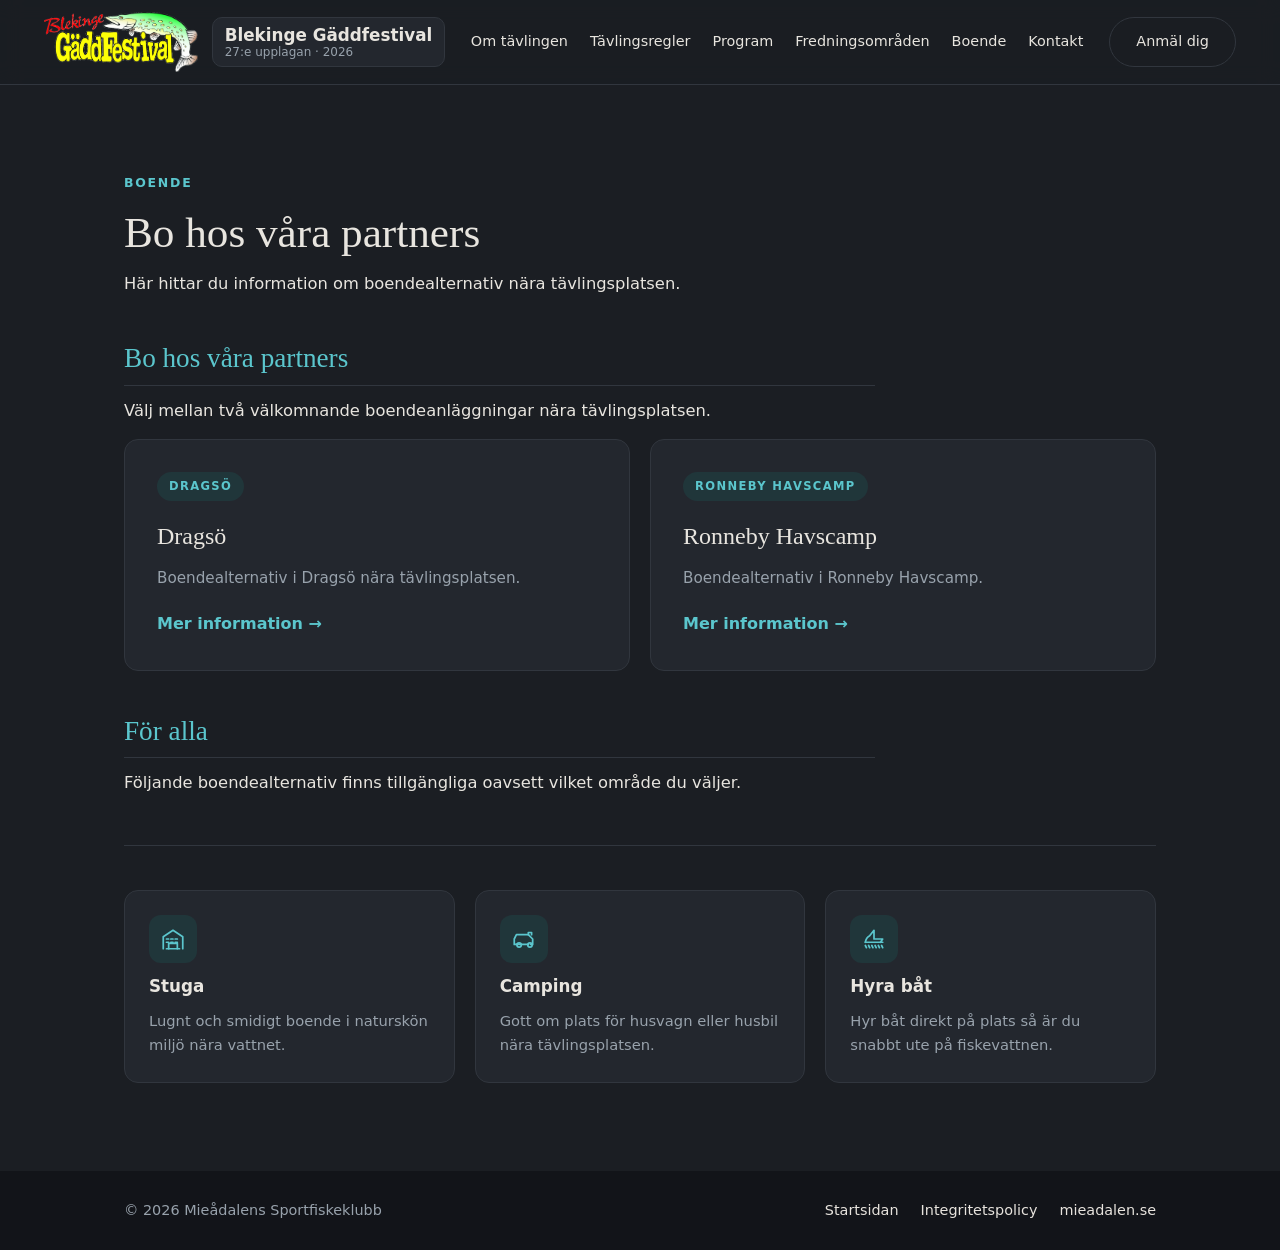
==== boende.html @ ad327f23 "added boende" ====
<!doctype html>
<html lang="sv">

<head>
    <meta charset="utf-8">
    <meta name="viewport" content="width=device-width, initial-scale=1">
    <title>Boende | Blekinge Gäddfestival 2026</title>
    <meta name="description"
        content="Boendealternativ nära tävlingsplatsen för Blekinge Gäddfestival 2026 – Dragsö, Ronneby Havscamp, stuga, camping och båthyra.">
    <link rel="stylesheet" href="css/styles.css">
    <link rel="icon" type="image/png" href="img/gaeddfestival.png">
</head>

<body>

    <header class="site-header" id="top">
        <div class="container header-inner">
            <a class="brand" href="index.html">
                <img src="img/gaeddfestival.png" alt="Blekinge Gäddfestival" class="logo">
                <span class="brand-text">Blekinge Gäddfestival<small>27:e upplagan · 2026</small></span>
            </a>
            <nav class="nav" id="nav">
                <a href="index.html#om">Om tävlingen</a>
                <a href="index.html#regler">Tävlingsregler</a>
                <a href="index.html#program">Program</a>
                <a href="fredningsomraden.html">Fredningsområden</a>
                <a href="boende.html">Boende</a>
                <a href="index.html#kontakt">Kontakt</a>
                <a href="index.html#anmalan" class="btn btn-ghost">Anmäl dig</a>
            </nav>
            <button class="nav-toggle" id="nav-toggle" aria-label="Meny" aria-expanded="false" aria-controls="nav">
                <span></span><span></span><span></span>
            </button>
        </div>
    </header>

    <main>
        <section class="section">
            <div class="container">
                <p class="eyebrow">Boende</p>
                <h1 class="doc-heading">Bo hos våra partners</h1>
                <div class="doc">
                    <p>Här hittar du information om boendealternativ nära tävlingsplatsen.</p>
                    <h2>Bo hos våra partners</h2>
                    <p>Välj mellan två välkomnande boendeanläggningar nära tävlingsplatsen.</p>
                </div>

                <div class="signup-grid boende-sites">
                    <a class="signup-card" href="https://www.dragso.se/" target="_blank" rel="noopener">
                        <span class="signup-tag">Dragsö</span>
                        <h3>Dragsö</h3>
                        <p>Boendealternativ i Dragsö nära tävlingsplatsen.</p>
                        <span class="link-arrow">Mer information →</span>
                    </a>
                    <a class="signup-card" href="https://www.ronnebyhavscamping.se/" target="_blank" rel="noopener">
                        <span class="signup-tag">Ronneby Havscamp</span>
                        <h3>Ronneby Havscamp</h3>
                        <p>Boendealternativ i Ronneby Havscamp.</p>
                        <span class="link-arrow">Mer information →</span>
                    </a>
                </div>

                <div class="doc">
                    <h2>För alla</h2>
                    <p>Följande boendealternativ finns tillgängliga oavsett vilket område du väljer.</p>
                </div>

                <div class="feature-grid boende-features">
                    <article class="feature">
                        <span class="feature-icon">
                            <svg viewBox="0 0 24 24" fill="none" stroke="currentColor" stroke-width="1.6"
                                stroke-linecap="round" stroke-linejoin="round" aria-hidden="true">
                                <path d="M3 21V10l9-6 9 6v11" />
                                <path d="M8 21v-5h8v5" />
                                <path d="M6 21h12" />
                                <path d="M6 12h2M10 12h2M14 12h2M6 15h2M10 15h2M14 15h2" />
                            </svg>
                        </span>
                        <h3>Stuga</h3>
                        <p>Lugnt och smidigt boende i naturskön miljö nära vattnet.</p>
                    </article>
                    <article class="feature">
                        <span class="feature-icon">
                            <svg viewBox="0 0 24 24" fill="none" stroke="currentColor" stroke-width="1.6"
                                stroke-linecap="round" stroke-linejoin="round" aria-hidden="true">
                                <path d="M5 17H3v-5l2-4h11l4 4v5h-2" />
                                <path d="M5 17h11" />
                                <circle cx="7.5" cy="17.5" r="2" />
                                <circle cx="17.5" cy="17.5" r="2" />
                                <path d="M16 8V6h3v2" />
                            </svg>
                        </span>
                        <h3>Camping</h3>
                        <p>Gott om plats för husvagn eller husbil nära tävlingsplatsen.</p>
                    </article>
                    <article class="feature">
                        <span class="feature-icon">
                            <svg viewBox="0 0 24 24" fill="none" stroke="currentColor" stroke-width="1.6"
                                stroke-linecap="round" stroke-linejoin="round" aria-hidden="true">
                                <path d="M4 15h16" />
                                <path d="M4 15c.5-3 2-5 4-6l4-5v8h8l-2 3" />
                                <path d="M4 18l1 2M7 18l1 2M10 18l1 2M13 18l1 2M16 18l1 2M19 18l1 2" />
                            </svg>
                        </span>
                        <h3>Hyra båt</h3>
                        <p>Hyr båt direkt på plats så är du snabbt ute på fiskevattnen.</p>
                    </article>
                </div>
            </div>
        </section>

    </main>

    <footer class="site-footer">
        <div class="container footer-inner">
            <p>© 2026 Mieådalens Sportfiskeklubb</p>
            <p class="footer-links">
                <a href="index.html">Startsidan</a>
                <a href="policy.html">Integritetspolicy</a>
                <a href="https://www.mieadalen.se" target="_blank" rel="noopener">mieadalen.se</a>
            </p>
        </div>
    </footer>

    <script src="js/site.js"></script>
</body>

</html>
---- css/styles.css ----
:root {
  --bg: #1b1e23;
  --surface: #23272e;
  --ink: #e8e5df;
  --muted: #98a2ac;
  --line: #31363e;
  --accent: #5bc6cd;
  --accent-dark: #3fa0a6;
  --accent-soft: #20363a;
  --serif: Georgia, "Iowan Old Style", "Times New Roman", serif;
  --sans: system-ui, -apple-system, "Segoe UI", Roboto, sans-serif;
  --radius: 14px;
}

* {
  box-sizing: border-box;
}

html {
  scroll-behavior: smooth;
}

body {
  margin: 0;
  font-family: var(--sans);
  color: var(--ink);
  background: var(--bg);
  line-height: 1.65;
  -webkit-font-smoothing: antialiased;
}

img {
  max-width: 100%;
  display: block;
}

a {
  color: var(--accent);
  text-decoration: none;
}

a:hover {
  text-decoration: underline;
}

.container {
  max-width: 1080px;
  margin: 0 auto;
  padding: 0 24px;
}

/* ---------- Header ---------- */

.site-header {
  position: sticky;
  top: 0;
  z-index: 50;
  background: rgba(27, 30, 35, 0.85);
  backdrop-filter: blur(10px);
  border-bottom: 1px solid var(--line);
}

.site-header .container {
  max-width: 1240px;
}

.header-inner {
  display: flex;
  align-items: center;
  justify-content: space-between;
  gap: 24px;
  padding-top: 12px;
  padding-bottom: 12px;
}

.brand {
  display: flex;
  align-items: center;
  gap: 14px;
  color: var(--ink);
  min-width: 0;
}

.brand:hover {
  text-decoration: none;
}

.logo {
  height: 60px;
  width: auto;
  flex-shrink: 0;
  aspect-ratio: 817 / 319;
}

.brand-text {
  font-weight: 700;
  font-size: 1.05rem;
  line-height: 1.2;
  white-space: nowrap;
  border: 1px solid var(--line);
  border-radius: 10px;
  background: var(--surface);
  padding: 7px 12px;
}

.brand-text small {
  display: block;
  font-weight: 400;
  font-size: 0.75rem;
  color: var(--muted);
}

.nav {
  display: flex;
  align-items: center;
  gap: 22px;
}

.nav a {
  color: var(--ink);
  font-size: 0.9rem;
  font-weight: 500;
  white-space: nowrap;
}

.nav a:hover {
  color: var(--accent);
  text-decoration: none;
}

.nav .btn-ghost {
  margin-left: 4px;
}

.nav-toggle {
  display: none;
  flex-direction: column;
  justify-content: center;
  gap: 5px;
  width: 42px;
  height: 42px;
  padding: 10px;
  background: none;
  border: 1px solid var(--line);
  border-radius: 10px;
  cursor: pointer;
}

.nav-toggle span {
  display: block;
  height: 2px;
  background: var(--ink);
  border-radius: 2px;
  transition: transform 0.2s ease, opacity 0.2s ease;
}

.nav-toggle[aria-expanded="true"] span:nth-child(1) {
  transform: translateY(7px) rotate(45deg);
}

.nav-toggle[aria-expanded="true"] span:nth-child(2) {
  opacity: 0;
}

.nav-toggle[aria-expanded="true"] span:nth-child(3) {
  transform: translateY(-7px) rotate(-45deg);
}

/* ---------- Buttons ---------- */

.btn {
  display: inline-block;
  background: #e8e5df;
  color: #171a1e;
  border: 1px solid #e8e5df;
  border-radius: 999px;
  padding: 12px 26px;
  font-size: 0.95rem;
  font-weight: 600;
  cursor: pointer;
  transition: background 0.2s ease, color 0.2s ease, transform 0.2s ease;
}

.btn:hover {
  background: var(--accent);
  border-color: var(--accent);
  color: #0d2628;
  text-decoration: none;
  transform: translateY(-1px);
}

.btn-ghost {
  background: transparent;
  color: var(--ink);
  border-color: var(--line);
}

.btn-ghost:hover {
  background: var(--ink);
  color: var(--bg);
}

/* ---------- Hero ---------- */

.hero {
  padding: 72px 0 56px;
}

.hero-grid {
  display: grid;
  grid-template-columns: 1.05fr 0.95fr;
  gap: 56px;
  align-items: center;
}

.eyebrow {
  margin: 0 0 14px;
  font-size: 0.78rem;
  font-weight: 700;
  letter-spacing: 0.14em;
  text-transform: uppercase;
  color: var(--accent);
}

.hero h1 {
  margin: 0 0 20px;
  font-family: var(--serif);
  font-weight: 400;
  font-size: clamp(2.6rem, 6vw, 4.4rem);
  line-height: 1.05;
  letter-spacing: -0.01em;
}

.hero h1 em {
  font-style: italic;
  color: var(--accent);
}

.lede {
  margin: 0 0 28px;
  font-size: 1.15rem;
  color: var(--muted);
  max-width: 34em;
}

.hero-actions {
  display: flex;
  gap: 14px;
  flex-wrap: wrap;
  margin-bottom: 22px;
}

.hero-note {
  margin: 0;
  font-size: 0.9rem;
  color: var(--muted);
}

.hero-figure {
  margin: 0;
}

.hero-figure img {
  width: 100%;
  aspect-ratio: 4 / 3;
  object-fit: cover;
  border-radius: var(--radius);
  box-shadow: 0 24px 48px -24px rgba(26, 25, 23, 0.35);
}

.hero-figure figcaption {
  margin-top: 10px;
  font-size: 0.82rem;
  color: var(--muted);
  text-align: right;
}

/* ---------- Stats ---------- */

.stats {
  border-top: 1px solid var(--line);
  border-bottom: 1px solid var(--line);
  background: var(--surface);
}

.stats-grid {
  display: grid;
  grid-template-columns: repeat(4, 1fr);
}

.stat {
  padding: 28px 24px;
  border-left: 1px solid var(--line);
  display: flex;
  flex-direction: column;
  gap: 4px;
}

.stat:first-child {
  border-left: none;
}

.stat-num {
  font-family: var(--serif);
  font-size: 2rem;
  line-height: 1;
  color: var(--ink);
}

.stat-label {
  font-size: 0.85rem;
  color: var(--muted);
}

/* ---------- Sections ---------- */

.section {
  padding: 88px 0;
}

.section-alt {
  background: var(--surface);
  border-top: 1px solid var(--line);
  border-bottom: 1px solid var(--line);
}

.section h2 {
  margin: 0 0 16px;
  font-family: var(--serif);
  font-weight: 400;
  font-size: clamp(1.9rem, 4vw, 2.7rem);
  line-height: 1.15;
}

.section-intro {
  margin: 0 0 36px;
  font-size: 1.05rem;
  color: var(--muted);
  max-width: 46em;
}

.prose {
  max-width: 46em;
  color: var(--ink);
  font-size: 1.05rem;
  margin-bottom: 40px;
}

.prose p {
  margin: 0 0 16px;
}

/* ---------- Feature grid ---------- */

.feature-grid {
  display: grid;
  grid-template-columns: repeat(4, 1fr);
  gap: 20px;
}

.feature {
  border: 1px solid var(--line);
  background: var(--surface);
  border-radius: var(--radius);
  padding: 24px;
  transition: transform 0.2s ease, box-shadow 0.2s ease;
}

.feature:hover {
  transform: translateY(-3px);
  box-shadow: 0 16px 32px -20px rgba(26, 25, 23, 0.3);
}

.feature-num {
  font-family: var(--serif);
  font-style: italic;
  color: var(--accent);
  font-size: 0.95rem;
}

.feature-icon {
  display: inline-flex;
  align-items: center;
  justify-content: center;
  width: 48px;
  height: 48px;
  border-radius: 12px;
  background: var(--accent-soft);
  color: var(--accent);
}

.feature-icon svg {
  width: 26px;
  height: 26px;
}

.feature h3 {
  margin: 10px 0 8px;
  font-size: 1.05rem;
}

.feature p {
  margin: 0;
  font-size: 0.92rem;
  color: var(--muted);
}

/* ---------- Rules ---------- */

.rule-grid {
  display: grid;
  grid-template-columns: repeat(3, 1fr);
  gap: 20px;
}

.rule-card {
  border: 1px solid var(--line);
  background: var(--bg);
  border-radius: var(--radius);
  padding: 28px;
}

.rule-card h3 {
  margin: 0 0 14px;
  font-family: var(--serif);
  font-weight: 400;
  font-size: 1.35rem;
}

.rule-card ul {
  margin: 0;
  padding: 0;
  list-style: none;
}

.rule-card li {
  padding: 8px 0 8px 24px;
  position: relative;
  font-size: 0.95rem;
  border-bottom: 1px solid var(--line);
}

.rule-card li:last-child {
  border-bottom: none;
}

.rule-card li::before {
  content: "";
  position: absolute;
  left: 0;
  top: 17px;
  width: 8px;
  height: 8px;
  border-radius: 50%;
  background: var(--accent);
}

.rule-card li strong {
  font-weight: 700;
}

/* ---------- Map figure ---------- */

.map-figure {
  margin: 0 0 28px;
  border: 1px solid var(--line);
  border-radius: var(--radius);
  overflow: hidden;
  box-shadow: 0 24px 48px -24px rgba(26, 25, 23, 0.35);
}

.map-figure img {
  width: 100%;
  display: block;
}

.map-figure figcaption {
  padding: 12px 18px;
  font-size: 0.82rem;
  color: var(--muted);
  text-align: right;
  background: var(--surface);
}

/* ---------- Rules document ---------- */

.doc-heading {
  margin: 0 0 14px;
  font-family: var(--serif);
  font-weight: 400;
  font-size: clamp(1.9rem, 4vw, 2.7rem);
  line-height: 1.15;
}

.doc {
  max-width: 46em;
  font-size: 1.02rem;
}

.doc .updated {
  color: var(--muted);
  font-size: 0.85rem;
  font-style: italic;
  margin-bottom: 8px;
}

.doc hr {
  border: none;
  border-top: 1px solid var(--line);
  margin: 28px 0 36px;
}

.doc h2 {
  margin: 44px 0 12px;
  font-family: var(--serif);
  font-weight: 400;
  font-size: 1.7rem;
  line-height: 1.2;
  color: var(--accent);
  border-bottom: 1px solid var(--line);
  padding-bottom: 10px;
}

.doc h3 {
  margin: 26px 0 10px;
  font-size: 1.15rem;
  color: var(--ink);
}

.doc p {
  margin: 0 0 14px;
}

.doc ul {
  margin: 0 0 16px;
  padding-left: 22px;
}

.doc li {
  margin: 0 0 8px;
}

/* ---------- Notes ---------- */

.note {
  margin-top: 28px;
  background: var(--accent-soft);
  border-left: 3px solid var(--accent);
  border-radius: 0 var(--radius) var(--radius) 0;
  padding: 16px 22px;
  font-size: 0.95rem;
  color: #9adce1;
}

.note a {
  color: #c4ecf0;
  text-decoration: underline;
}

.note-accent {
  background: #33301f;
  border-left-color: #c9a24b;
  color: #e3cf97;
}

/* ---------- Boende ---------- */

.boende-features {
  grid-template-columns: repeat(3, 1fr);
  margin-top: 48px;
  padding-top: 44px;
  border-top: 1px solid var(--line);
}

@media (max-width: 900px) {
  .boende-features {
    grid-template-columns: 1fr;
    gap: 20px;
  }
}

/* ---------- Signup ---------- */

.signup-grid {
  display: grid;
  grid-template-columns: repeat(2, 1fr);
  gap: 20px;
}

.signup-card {
  display: block;
  border: 1px solid var(--line);
  background: var(--surface);
  border-radius: var(--radius);
  padding: 32px;
  color: var(--ink);
  transition: transform 0.2s ease, box-shadow 0.2s ease, border-color 0.2s ease;
}

.signup-card:hover {
  text-decoration: none;
  border-color: var(--accent);
  transform: translateY(-3px);
  box-shadow: 0 20px 40px -24px rgba(26, 25, 23, 0.35);
}

.signup-tag {
  display: inline-block;
  font-size: 0.72rem;
  font-weight: 700;
  letter-spacing: 0.12em;
  text-transform: uppercase;
  color: var(--accent);
  background: var(--accent-soft);
  border-radius: 999px;
  padding: 5px 12px;
}

.signup-card h3 {
  margin: 16px 0 10px;
  font-family: var(--serif);
  font-weight: 400;
  font-size: 1.5rem;
}

.signup-card p {
  margin: 0 0 20px;
  color: var(--muted);
  font-size: 0.95rem;
}

.link-arrow {
  font-weight: 600;
  color: var(--accent);
}

/* ---------- Contact ---------- */

.contact-grid {
  display: grid;
  grid-template-columns: 1.2fr 0.8fr;
  gap: 56px;
  align-items: start;
}

.contact-list {
  list-style: none;
  margin: 0;
  padding: 0;
}

.contact-list li {
  display: flex;
  justify-content: space-between;
  gap: 20px;
  padding: 14px 0;
  border-bottom: 1px solid var(--line);
}

.contact-label {
  color: var(--muted);
  font-size: 0.85rem;
  font-weight: 600;
  letter-spacing: 0.06em;
  text-transform: uppercase;
}

.contact-card {
  border: 1px solid var(--line);
  background: var(--bg);
  border-radius: var(--radius);
  padding: 28px;
}

.contact-card h3 {
  margin: 0 0 12px;
  font-family: var(--serif);
  font-weight: 400;
  font-size: 1.35rem;
}

.contact-card p {
  margin: 0 0 10px;
  color: var(--muted);
}

.contact-card p:last-child {
  margin-bottom: 0;
}

/* ---------- Footer ---------- */

.site-footer {
  background: #121419;
  color: #98a2ac;
  padding: 28px 0;
}

.footer-inner {
  display: flex;
  align-items: center;
  justify-content: space-between;
  gap: 16px;
  flex-wrap: wrap;
  font-size: 0.9rem;
}

.footer-inner p {
  margin: 0;
}

.footer-links {
  display: flex;
  gap: 22px;
}

.footer-links a {
  color: #e7e3dd;
}

/* ---------- Scroll reveal ---------- */

.reveal {
  opacity: 0;
  transform: translateY(16px);
  transition: opacity 0.6s ease, transform 0.6s ease;
}

.reveal.visible {
  opacity: 1;
  transform: none;
}

@media (prefers-reduced-motion: reduce) {
  html {
    scroll-behavior: auto;
  }

  .reveal {
    opacity: 1;
    transform: none;
    transition: none;
  }
}

/* ---------- Responsive ---------- */

@media (max-width: 1160px) {
  .nav {
    position: absolute;
    top: 100%;
    left: 0;
    right: 0;
    flex-direction: column;
    align-items: stretch;
    gap: 4px;
    background: var(--bg);
    border-bottom: 1px solid var(--line);
    padding: 12px 24px 20px;
    display: none;
    box-shadow: 0 24px 32px -24px rgba(0, 0, 0, 0.5);
  }

  .nav.open {
    display: flex;
  }

  .nav a {
    padding: 10px 0;
    font-size: 1.05rem;
  }

  .nav .btn-ghost {
    margin: 8px 0 0;
    text-align: center;
  }

  .nav-toggle {
    display: flex;
    flex-shrink: 0;
  }
}

@media (max-width: 900px) {
  .hero-grid,
  .contact-grid {
    grid-template-columns: 1fr;
    gap: 36px;
  }

  .feature-grid {
    grid-template-columns: repeat(2, 1fr);
  }

  .rule-grid {
    grid-template-columns: 1fr;
  }

  .stats-grid {
    grid-template-columns: repeat(2, 1fr);
  }

  .stat:nth-child(3) {
    border-left: none;
  }

  .stat:nth-child(1),
  .stat:nth-child(2) {
    border-bottom: 1px solid var(--line);
  }
}

@media (max-width: 640px) {
  .brand-text small {
    display: none;
  }

  .brand {
    gap: 10px;
  }

  .logo {
    height: 40px;
  }

  .brand-text {
    font-size: clamp(0.62rem, 2.6vw, 0.8rem);
    padding: 5px 10px;
    border-radius: 8px;
    white-space: normal;
  }

  .header-inner {
    gap: 10px;
  }

  .hero {
    padding: 48px 0 40px;
  }

  .section {
    padding: 64px 0;
  }

  .feature-grid,
  .signup-grid {
    grid-template-columns: 1fr;
  }
}

@media (max-width: 400px) {
  .site-header .container {
    padding: 0 16px;
  }

  .logo {
    height: 30px;
  }

  .brand {
    gap: 6px;
  }

  .brand-text {
    font-size: clamp(0.6rem, 2.4vw, 0.72rem);
    padding: 4px 8px;
    border-radius: 7px;
  }

  .nav-toggle {
    width: 38px;
    height: 38px;
    padding: 8px;
  }
}
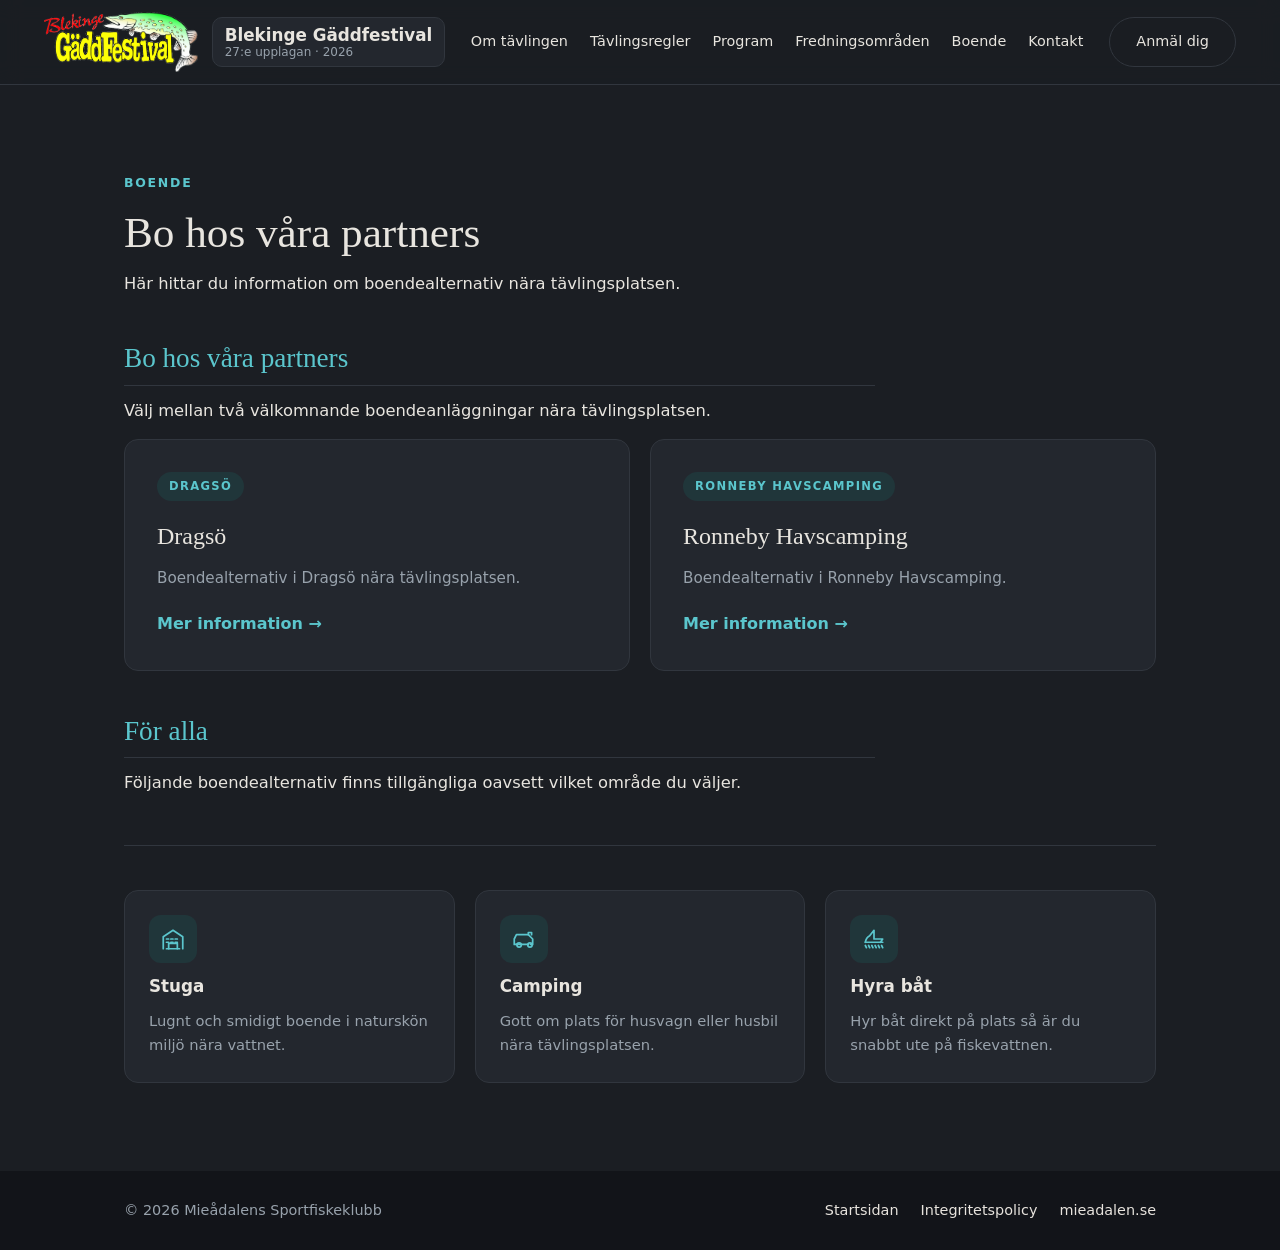
==== commit 00fdce7c: "fix boende" ====
--- a/boende.html
+++ b/boende.html
@@ -53,9 +53,9 @@
                         <span class="link-arrow">Mer information →</span>
                     </a>
                     <a class="signup-card" href="https://www.ronnebyhavscamping.se/" target="_blank" rel="noopener">
-                        <span class="signup-tag">Ronneby Havscamp</span>
-                        <h3>Ronneby Havscamp</h3>
-                        <p>Boendealternativ i Ronneby Havscamp.</p>
+                        <span class="signup-tag">Ronneby Havscamping</span>
+                        <h3>Ronneby Havscamping</h3>
+                        <p>Boendealternativ i Ronneby Havscamping.</p>
                         <span class="link-arrow">Mer information →</span>
                     </a>
                 </div>
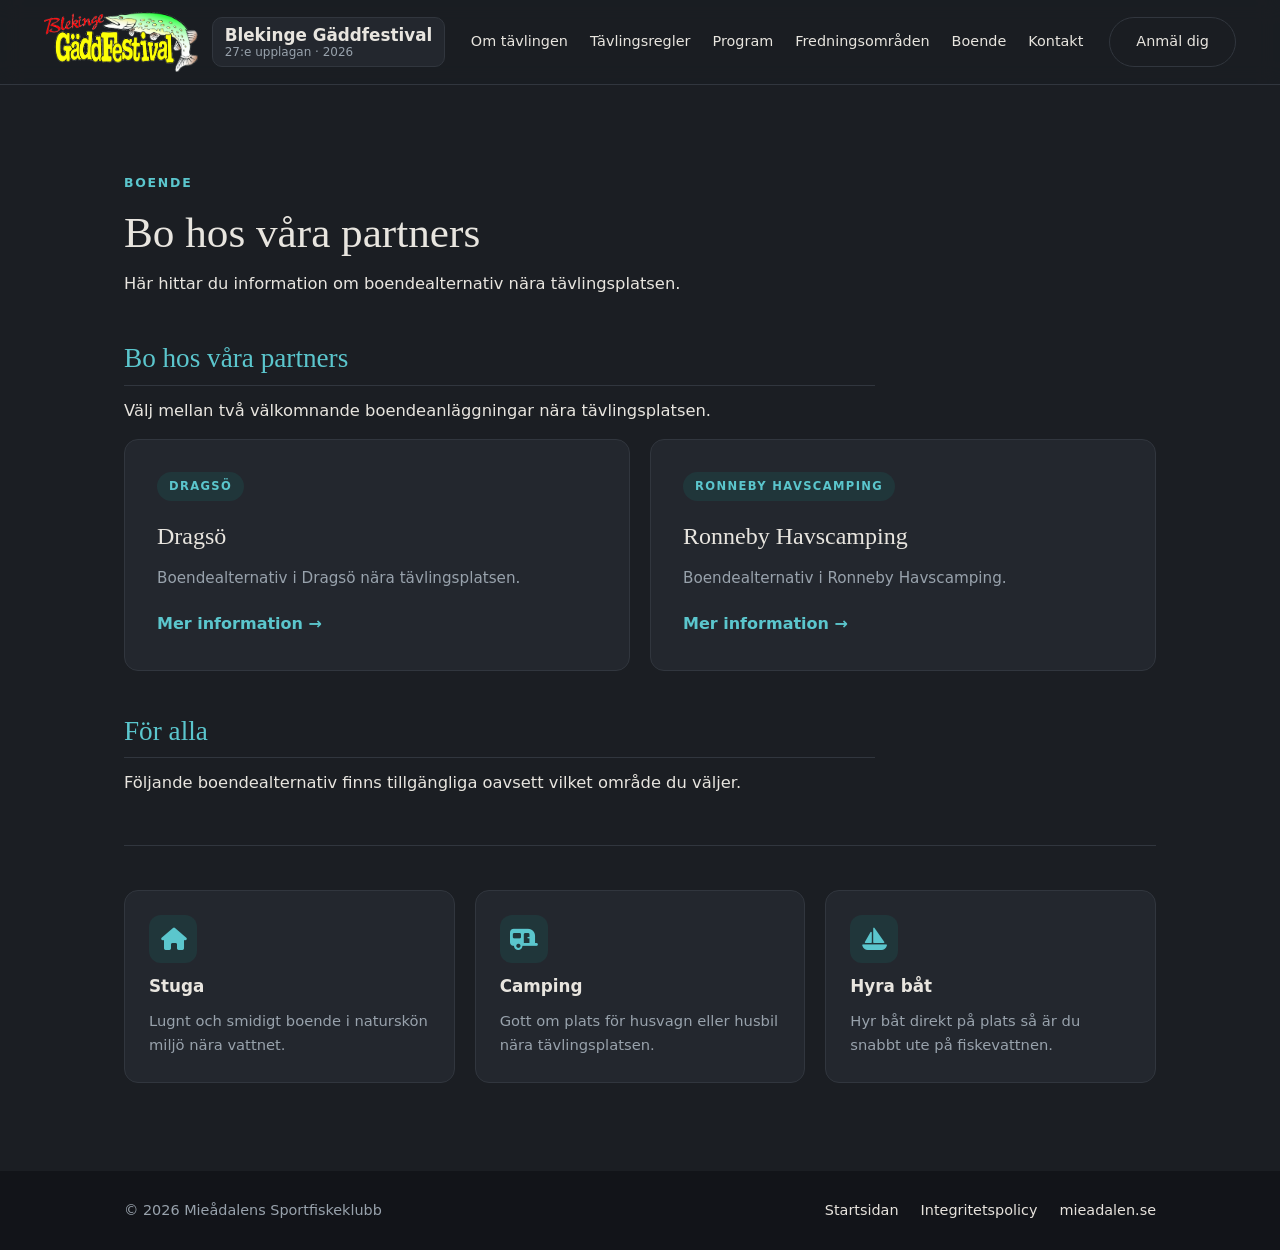
==== commit 2317a32a: "updated icons" ====
--- a/boende.html
+++ b/boende.html
@@ -8,6 +8,7 @@
     <meta name="description"
         content="Boendealternativ nära tävlingsplatsen för Blekinge Gäddfestival 2026 – Dragsö, Ronneby Havscamp, stuga, camping och båthyra.">
     <link rel="stylesheet" href="css/styles.css">
+    <link rel="stylesheet" href="https://cdnjs.cloudflare.com/ajax/libs/font-awesome/6.5.2/css/all.min.css">
     <link rel="icon" type="image/png" href="img/gaeddfestival.png">
 </head>
 
@@ -67,41 +68,17 @@
 
                 <div class="feature-grid boende-features">
                     <article class="feature">
-                        <span class="feature-icon">
-                            <svg viewBox="0 0 24 24" fill="none" stroke="currentColor" stroke-width="1.6"
-                                stroke-linecap="round" stroke-linejoin="round" aria-hidden="true">
-                                <path d="M3 21V10l9-6 9 6v11" />
-                                <path d="M8 21v-5h8v5" />
-                                <path d="M6 21h12" />
-                                <path d="M6 12h2M10 12h2M14 12h2M6 15h2M10 15h2M14 15h2" />
-                            </svg>
-                        </span>
+                        <span class="feature-icon"><i class="fa-solid fa-house" aria-hidden="true"></i></span>
                         <h3>Stuga</h3>
                         <p>Lugnt och smidigt boende i naturskön miljö nära vattnet.</p>
                     </article>
                     <article class="feature">
-                        <span class="feature-icon">
-                            <svg viewBox="0 0 24 24" fill="none" stroke="currentColor" stroke-width="1.6"
-                                stroke-linecap="round" stroke-linejoin="round" aria-hidden="true">
-                                <path d="M5 17H3v-5l2-4h11l4 4v5h-2" />
-                                <path d="M5 17h11" />
-                                <circle cx="7.5" cy="17.5" r="2" />
-                                <circle cx="17.5" cy="17.5" r="2" />
-                                <path d="M16 8V6h3v2" />
-                            </svg>
-                        </span>
+                        <span class="feature-icon"><i class="fa-solid fa-caravan" aria-hidden="true"></i></span>
                         <h3>Camping</h3>
                         <p>Gott om plats för husvagn eller husbil nära tävlingsplatsen.</p>
                     </article>
                     <article class="feature">
-                        <span class="feature-icon">
-                            <svg viewBox="0 0 24 24" fill="none" stroke="currentColor" stroke-width="1.6"
-                                stroke-linecap="round" stroke-linejoin="round" aria-hidden="true">
-                                <path d="M4 15h16" />
-                                <path d="M4 15c.5-3 2-5 4-6l4-5v8h8l-2 3" />
-                                <path d="M4 18l1 2M7 18l1 2M10 18l1 2M13 18l1 2M16 18l1 2M19 18l1 2" />
-                            </svg>
-                        </span>
+                        <span class="feature-icon"><i class="fa-solid fa-sailboat" aria-hidden="true"></i></span>
                         <h3>Hyra båt</h3>
                         <p>Hyr båt direkt på plats så är du snabbt ute på fiskevattnen.</p>
                     </article>
--- a/css/styles.css
+++ b/css/styles.css
@@ -389,9 +389,8 @@
   color: var(--accent);
 }
 
-.feature-icon svg {
-  width: 26px;
-  height: 26px;
+.feature-icon i {
+  font-size: 1.4rem;
 }
 
 .feature h3 {
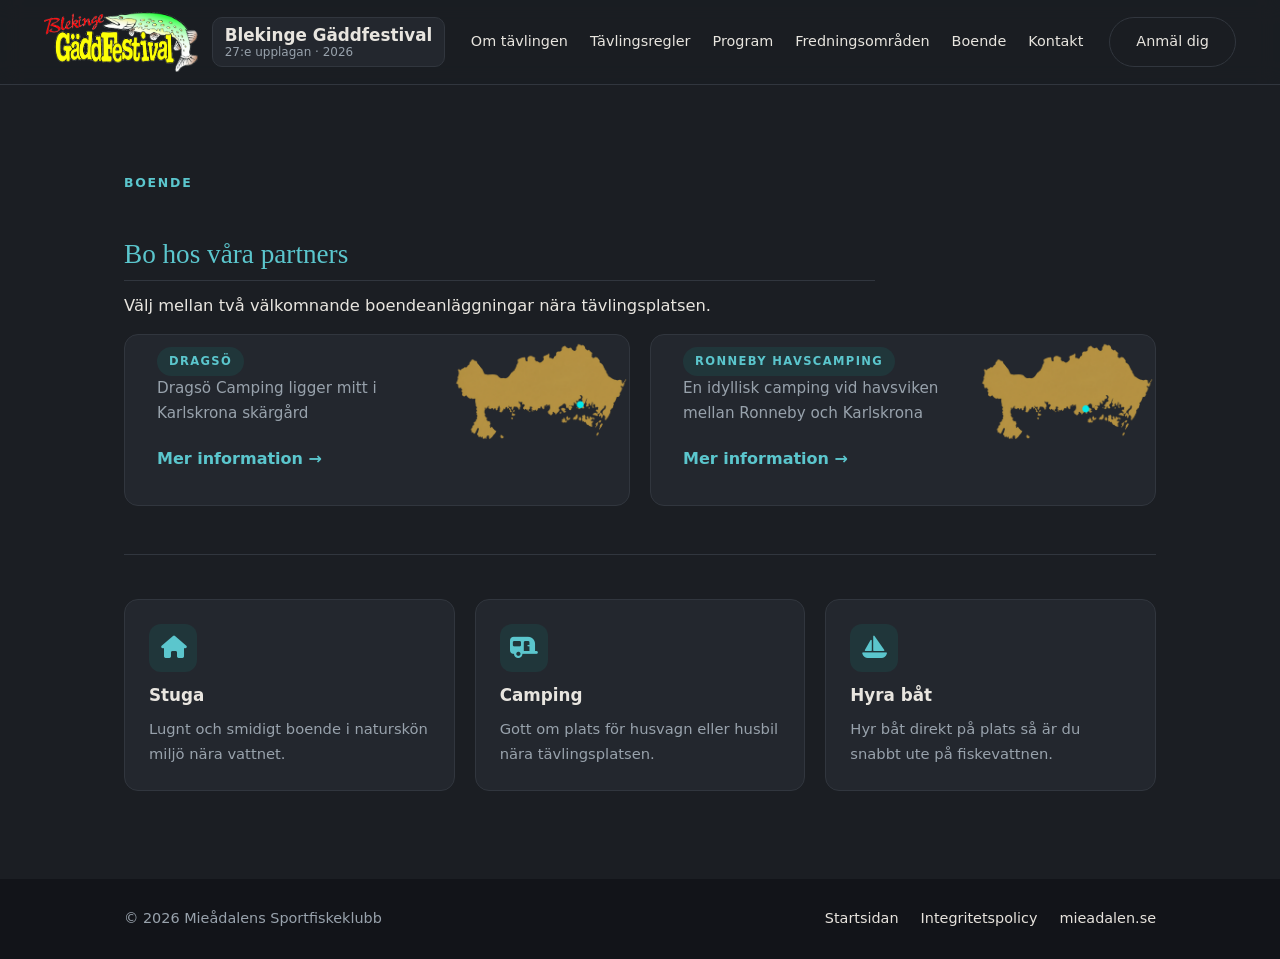
==== commit a081b86f: "images and map" ====
--- a/boende.html
+++ b/boende.html
@@ -39,31 +39,29 @@
         <section class="section">
             <div class="container">
                 <p class="eyebrow">Boende</p>
-                <h1 class="doc-heading">Bo hos våra partners</h1>
+
                 <div class="doc">
-                    <p>Här hittar du information om boendealternativ nära tävlingsplatsen.</p>
+
                     <h2>Bo hos våra partners</h2>
                     <p>Välj mellan två välkomnande boendeanläggningar nära tävlingsplatsen.</p>
                 </div>
 
                 <div class="signup-grid boende-sites">
                     <a class="signup-card" href="https://www.dragso.se/" target="_blank" rel="noopener">
+                        <img src="img/blekingedragso.png" alt="Karta med markerat läge för Dragsö" class="site-map">
                         <span class="signup-tag">Dragsö</span>
-                        <h3>Dragsö</h3>
-                        <p>Boendealternativ i Dragsö nära tävlingsplatsen.</p>
+
+                        <p>Dragsö Camping ligger mitt i Karlskrona skärgård</p>
                         <span class="link-arrow">Mer information →</span>
                     </a>
                     <a class="signup-card" href="https://www.ronnebyhavscamping.se/" target="_blank" rel="noopener">
+                        <img src="img/blekingerby.png" alt="Karta med markerat läge för Ronneby Havscamping"
+                            class="site-map">
                         <span class="signup-tag">Ronneby Havscamping</span>
-                        <h3>Ronneby Havscamping</h3>
-                        <p>Boendealternativ i Ronneby Havscamping.</p>
+
+                        <p>En idyllisk camping vid havsviken mellan Ronneby och Karlskrona</p>
                         <span class="link-arrow">Mer information →</span>
                     </a>
-                </div>
-
-                <div class="doc">
-                    <h2>För alla</h2>
-                    <p>Följande boendealternativ finns tillgängliga oavsett vilket område du väljer.</p>
                 </div>
 
                 <div class="feature-grid boende-features">
--- a/css/styles.css
+++ b/css/styles.css
@@ -588,12 +588,47 @@
 
 .signup-card {
   display: block;
+  position: relative;
   border: 1px solid var(--line);
   background: var(--surface);
   border-radius: var(--radius);
   padding: 32px;
   color: var(--ink);
   transition: transform 0.2s ease, box-shadow 0.2s ease, border-color 0.2s ease;
+}
+
+.site-map {
+  position: absolute;
+  right: 0;
+  top: 0;
+  width: 180px;
+  height: auto;
+  border-radius: 0 var(--radius) 0 10px;
+  border: none;
+  opacity: 0.9;
+}
+
+.signup-card:has(.site-map) {
+  padding-top: 12px;
+}
+
+@media (min-width: 641px) {
+  .signup-card:has(.site-map) {
+    padding-right: 196px;
+  }
+}
+
+@media (max-width: 640px) {
+  .site-map {
+    position: static;
+    width: 100%;
+    margin: 0 0 16px;
+    opacity: 1;
+  }
+
+  .signup-card:has(.site-map) {
+    padding: 20px;
+  }
 }
 
 .signup-card:hover {
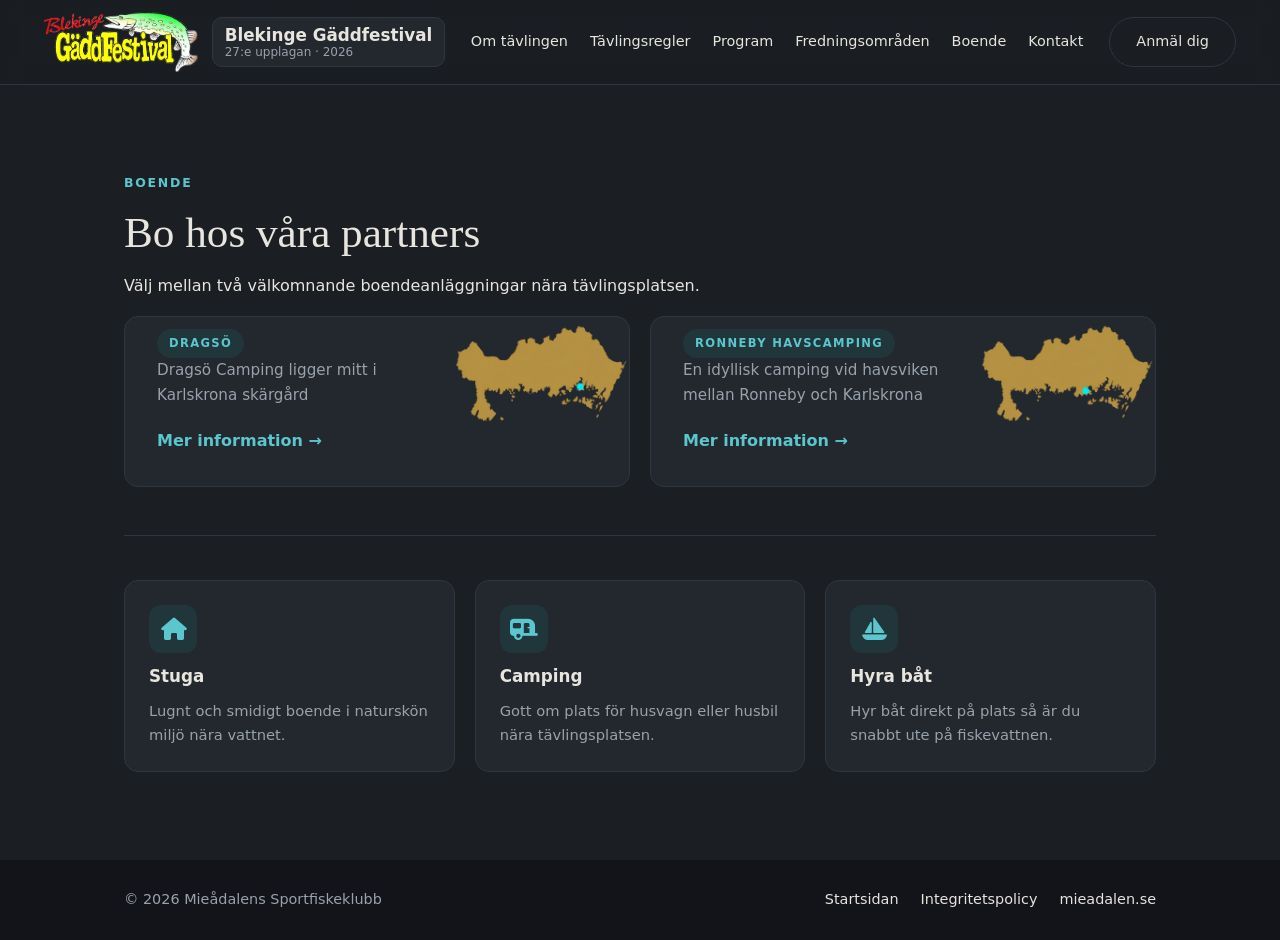
==== commit ca5eab0b: "Align Bo hos våra partners heading left like program" ====
--- a/boende.html
+++ b/boende.html
@@ -40,11 +40,8 @@
             <div class="container">
                 <p class="eyebrow">Boende</p>
 
-                <div class="doc">
-
-                    <h2>Bo hos våra partners</h2>
-                    <p>Välj mellan två välkomnande boendeanläggningar nära tävlingsplatsen.</p>
-                </div>
+                <h1 class="doc-heading">Bo hos våra partners</h1>
+                <p>Välj mellan två välkomnande boendeanläggningar nära tävlingsplatsen.</p>
 
                 <div class="signup-grid boende-sites">
                     <a class="signup-card" href="https://www.dragso.se/" target="_blank" rel="noopener">
--- a/css/styles.css
+++ b/css/styles.css
@@ -481,6 +481,56 @@
   background: var(--surface);
 }
 
+/* ---------- Linked logo figure ---------- */
+
+.link-figure {
+  margin: 28px auto;
+  max-width: 445px;
+  text-align: center;
+}
+
+.link-figure a {
+  display: block;
+  color: var(--muted);
+}
+
+.link-figure img {
+  width: 100%;
+  height: auto;
+  display: block;
+  border: 1px solid var(--line);
+  border-radius: var(--radius);
+  box-shadow: 0 24px 48px -24px rgba(26, 25, 23, 0.35);
+  transition: border-color 0.2s ease, transform 0.2s ease;
+}
+
+.link-figure figcaption {
+  margin-top: 12px;
+  font-size: 0.9rem;
+  color: var(--muted);
+}
+
+.link-figure figcaption small {
+  display: block;
+  font-size: 0.78rem;
+  color: var(--muted);
+  margin-top: 2px;
+}
+
+.link-figure a:hover {
+  text-decoration: none;
+}
+
+.link-figure a:hover img {
+  border-color: var(--accent);
+  transform: translateY(-2px);
+}
+
+.link-figure a:hover figcaption {
+  color: var(--accent);
+  text-decoration: underline;
+}
+
 /* ---------- Rules document ---------- */
 
 .doc-heading {
@@ -493,6 +543,7 @@
 
 .doc {
   max-width: 46em;
+  margin: 0 auto;
   font-size: 1.02rem;
 }
 
